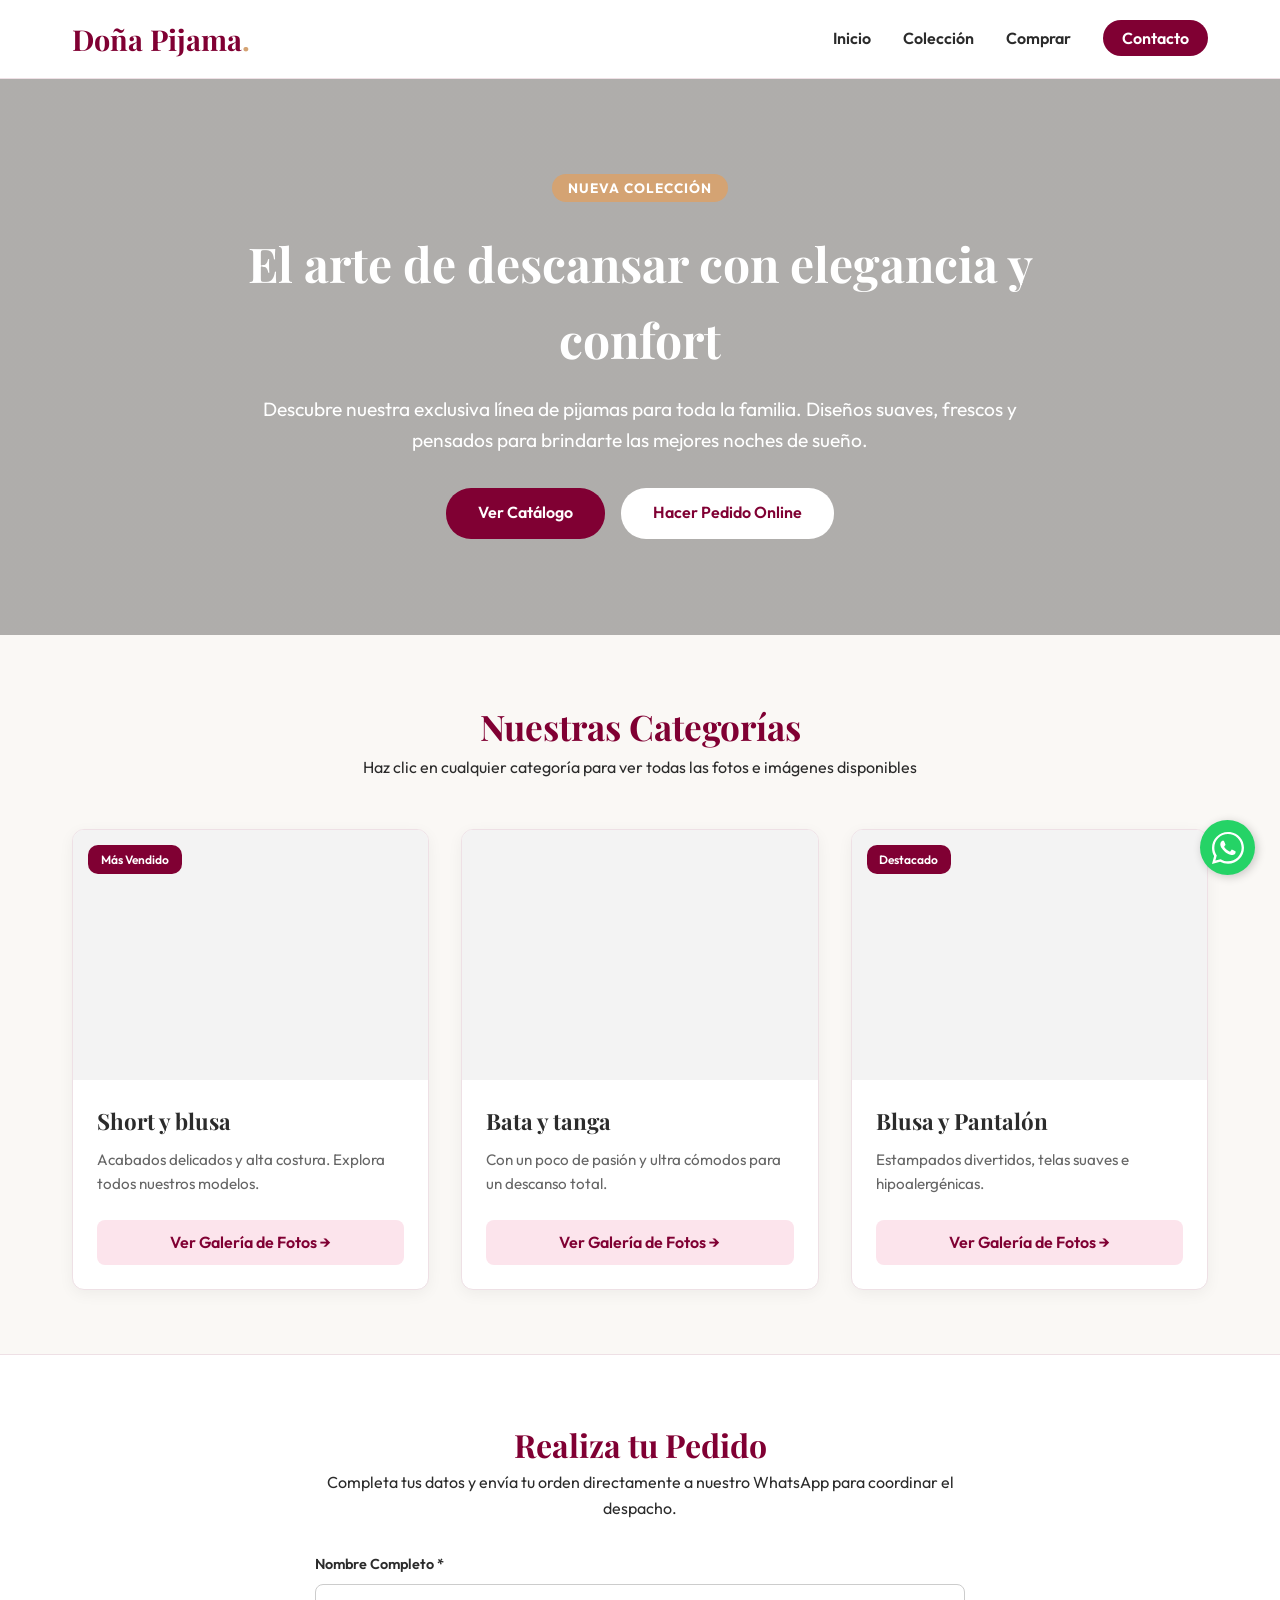
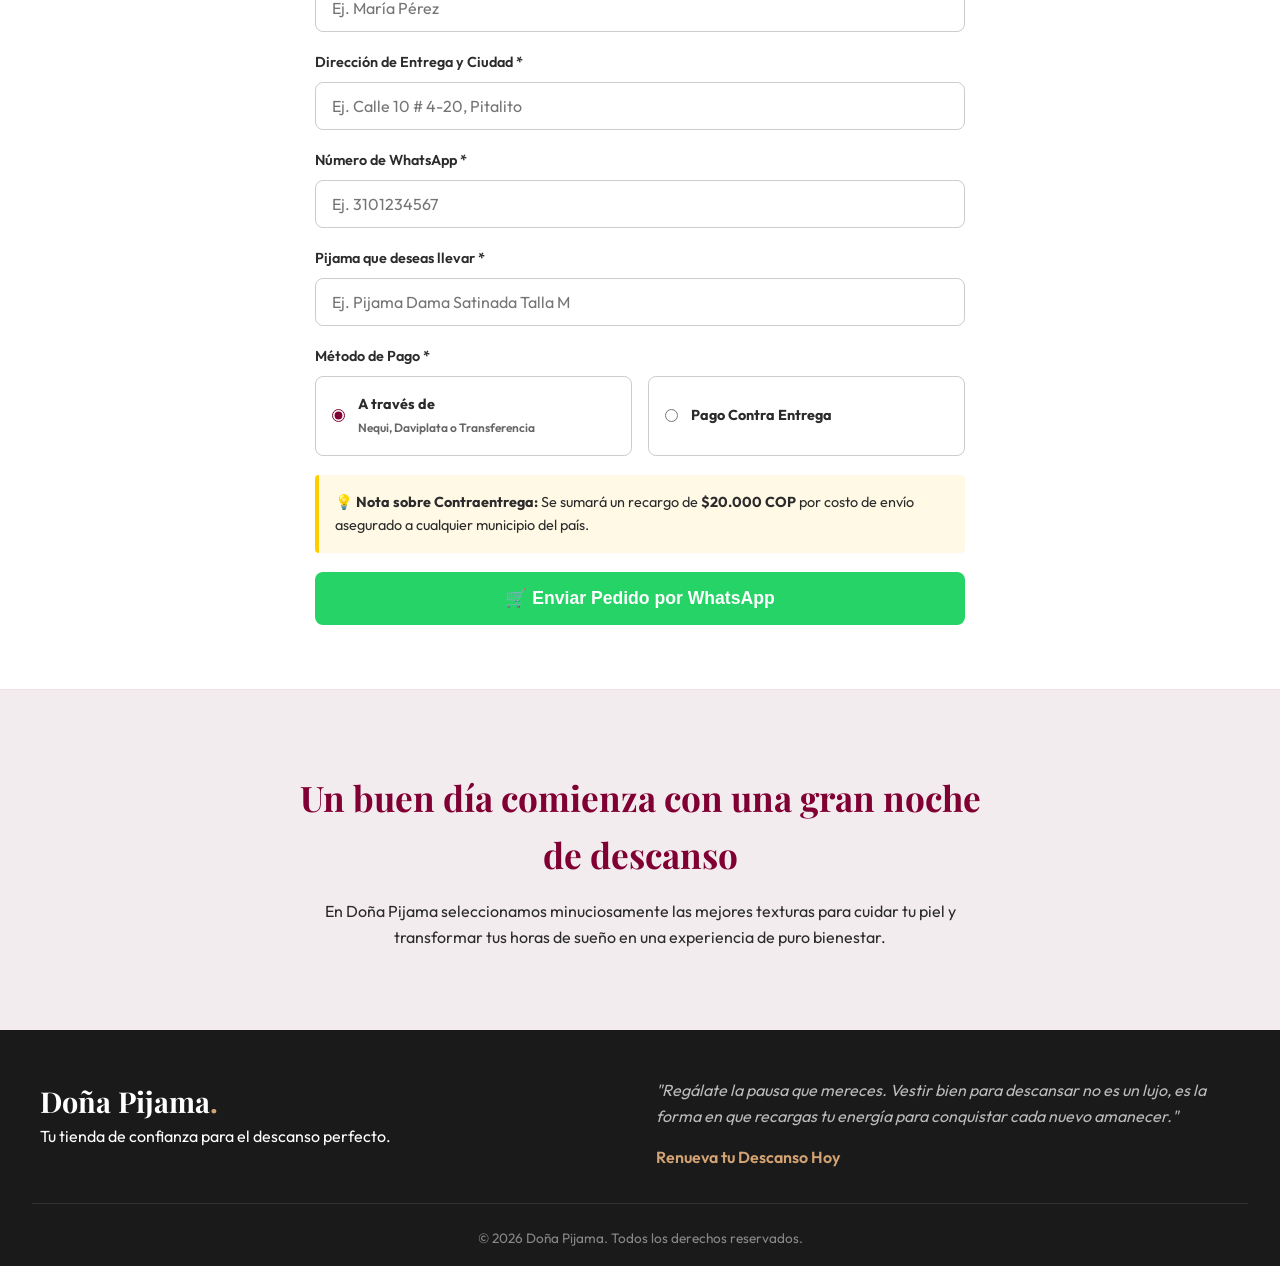
==== index.html @ 094d3e9a "Add files via upload" ====
<!DOCTYPE html>
<html lang="es">
<head>
    <meta charset="UTF-8">
    <meta name="viewport" content="width=device-width, initial-scale=1.0">
    <title>Doña Pijama | Comodidad & Estilo para tus Sueños</title>
    <link rel="stylesheet" href="style.css">
    <link rel="preconnect" href="https://fonts.googleapis.com">
    <link rel="preconnect" href="https://fonts.gstatic.com" crossorigin>
    <link href="https://fonts.googleapis.com/css2?family=Outfit:wght@300;400;600;700&family=Playfair+Display:ital,wght@0,600;1,400&display=swap" rel="stylesheet">
</head>
<body>

    <!-- Encabezado / Navegación -->
    <header class="header">
        <nav class="nav-container">
            <a href="index.html" class="logo">Doña Pijama<span>.</span></a>
            <input type="checkbox" id="menu-toggle" class="menu-toggle">
            <label for="menu-toggle" class="menu-icon">&#9776;</label>
            <ul class="nav-links">
                <li><a href="#inicio">Inicio</a></li>
                <li><a href="#coleccion">Colección</a></li>
                <li><a href="#ordenar">Comprar</a></li>
                <li><a href="#contacto" class="btn-nav">Contacto</a></li>
            </ul>
        </nav>
    </header>

    <!-- Sección Principal / Hero -->
    <section id="inicio" class="hero">
        <div class="hero-content">
            <span class="badge">NUEVA COLECCIÓN</span>
            <h1>El arte de descansar con elegancia y confort</h1>
            <p>Descubre nuestra exclusiva línea de pijamas para toda la familia. Diseños suaves, frescos y pensados para brindarte las mejores noches de sueño.</p>
            <div class="hero-buttons">
                <a href="#coleccion" class="btn btn-primary">Ver Catálogo</a>
                <a href="#ordenar" class="btn btn-secondary">Hacer Pedido Online</a>
            </div>
        </div>
    </section>

    <!-- Sección de Productos / Colección -->
    <section id="coleccion" class="products">
        <div class="section-title">
            <h2>Nuestras Categorías</h2>
            <p>Haz clic en cualquier categoría para ver todas las fotos e imágenes disponibles</p>
        </div>

        <div class="product-grid">
            <!-- Categoría 1: Short y Blusa -->
            <a href="short-blusa.html" target="_blank" class="product-card-link">
                <div class="product-card">
                    <div class="product-tag">Más Vendido</div>
                    <div class="product-img img-dama"></div>
                    <div class="product-info">
                        <h3>Short y blusa</h3>
                        <p>Acabados delicados y alta costura. Explora todos nuestros modelos.</p>
                        <span class="card-btn">Ver Galería de Fotos &rarr;</span>
                    </div>
                </div>
            </a>

            <!-- Categoría 2: Bata y Tanga -->
            <a href="bata-tanga.html" target="_blank" class="product-card-link">
                <div class="product-card">
                    <div class="product-img img-caballero"></div>
                    <div class="product-info">
                        <h3>Bata y tanga</h3>
                        <p>Con un poco de pasión y ultra cómodos para un descanso total.</p>
                        <span class="card-btn">Ver Galería de Fotos &rarr;</span>
                    </div>
                </div>
            </a>

            <!-- Categoría 3: Blusa y Pantalón -->
            <a href="blusa-pantalon.html" target="_blank" class="product-card-link">
                <div class="product-card">
                    <div class="product-tag">Destacado</div>
                    <div class="product-img img-ninos"></div>
                    <div class="product-info">
                        <h3>Blusa y Pantalón</h3>
                        <p>Estampados divertidos, telas suaves e hipoalergénicas.</p>
                        <span class="card-btn">Ver Galería de Fotos &rarr;</span>
                    </div>
                </div>
            </a>
        </div>
    </section>

    <!-- Sección Formulario de Compra Directo a WhatsApp -->
    <section id="ordenar" class="order-section">
        <div class="order-container">
            <div class="order-header">
                <h2>Realiza tu Pedido</h2>
                <p>Completa tus datos y envía tu orden directamente a nuestro WhatsApp para coordinar el despacho.</p>
            </div>

            <form action="https://wa.me/573248255625" method="GET" target="_blank" class="order-form">
                <div class="form-group">
                    <label for="nombre">Nombre Completo *</label>
                    <input type="text" id="nombre" name="text" required placeholder="Ej. María Pérez">
                </div>

                <div class="form-group">
                    <label for="direccion">Dirección de Entrega y Ciudad *</label>
                    <input type="text" id="direccion" placeholder="Ej. Calle 10 # 4-20, Pitalito" required>
                </div>

                <div class="form-group">
                    <label for="whatsapp">Número de WhatsApp *</label>
                    <input type="tel" id="whatsapp" placeholder="Ej. 3101234567" required>
                </div>

                <div class="form-group">
                    <label for="pijama">Pijama que deseas llevar *</label>
                    <input type="text" id="pijama" placeholder="Ej. Pijama Dama Satinada Talla M" required>
                </div>

                <div class="form-group">
                    <label>Método de Pago *</label>
                    <div class="payment-options">
                        <label class="radio-card">
                            <input type="radio" name="pago" value="Pago Online (Nequi / Daviplata / Transferencia)" checked>
                            <span class="radio-label">
                                <strong>A través de</strong>
                                <small>Nequi, Daviplata o Transferencia</small>
                            </span>
                        </label>

                        <label class="radio-card">
                            <input type="radio" name="pago" value="Pago Contraentrega">
                            <span class="radio-label">
                                <strong>Pago Contra Entrega</strong>
                            </span>
                        </label>
                    </div>
                </div>

                <div class="notice-box">
                    <p>💡 <strong>Nota sobre Contraentrega:</strong> Se sumará un recargo de <strong>$20.000 COP</strong> por costo de envío asegurado a cualquier municipio del país.</p>
                </div>

                <button type="submit" class="btn-submit">
                    🛒 Enviar Pedido por WhatsApp
                </button>
            </form>
        </div>
    </section>

    <!-- Sección Inspiracional -->
    <section id="nosotros" class="banner-inspiration">
        <div class="banner-content">
            <h2>Un buen día comienza con una gran noche de descanso</h2>
            <p>En Doña Pijama seleccionamos minuciosamente las mejores texturas para cuidar tu piel y transformar tus horas de sueño en una experiencia de puro bienestar.</p>
        </div>
    </section>

    <!-- Pie de Página -->
    <footer id="contacto" class="footer">
        <div class="footer-container">
            <div class="footer-brand">
                <h3>Doña Pijama<span>.</span></h3>
                <p>Tu tienda de confianza para el descanso perfecto.</p>
            </div>

            <div class="footer-quote">
                <p class="quote-text">"Regálate la pausa que mereces. Vestir bien para descansar no es un lujo, es la forma en que recargas tu energía para conquistar cada nuevo amanecer."</p>
                <a href="#ordenar" class="btn-footer">Renueva tu Descanso Hoy</a>
            </div>
        </div>
        <div class="footer-bottom">
            <p>&copy; 2026 Doña Pijama. Todos los derechos reservados.</p>
        </div>
    </footer>

    <!-- Botón Flotante de WhatsApp -->
    <a href="https://wa.me/573248255625?text=Hola!%20Me%20gustaría%20recibir%20atención%20personalizada%20de%20Doña%20Pijama." class="whatsapp-float" target="_blank" aria-label="Contacto por WhatsApp">
        <svg viewBox="0 0 32 32" class="whatsapp-icon">
            <path d="M16 0c-8.837 0-16 7.163-16 16 0 2.825 0.737 5.607 2.137 8.048l-2.137 7.952 8.138-2.135c2.383 1.305 5.083 1.992 7.862 1.992 8.837 0 16-7.163 16-16s-7.163-16-16-16zM16 29.35c-2.45 0-4.85-0.655-6.95-1.902l-0.498-0.297-5.175 1.357 1.383-5.043-0.327-0.518c-1.37-2.173-2.093-4.702-2.093-7.297 0-7.525 6.125-13.65 13.65-13.65s13.65 6.125 13.65 13.65-6.125 13.65-13.65 13.65zM22.887 18.943c-0.378-0.188-2.232-1.102-2.578-1.228s-0.598-0.188-0.85 0.188c-0.252 0.378-0.977 1.228-1.198 1.48s-0.442 0.283-0.82 0.095c-0.378-0.188-1.597-0.588-3.042-1.877-1.125-1.003-1.885-2.242-2.107-2.62s-0.023-0.582 0.165-0.77c0.17-0.17 0.378-0.442 0.567-0.662s0.252-0.378 0.378-0.63c0.125-0.252 0.063-0.472-0.032-0.662s-0.85-2.048-1.167-2.805c-0.308-0.738-0.622-0.638-0.85-0.65-0.22-0.012-0.472-0.012-0.723-0.012s-0.662 0.095-1.008 0.472c-0.347 0.378-1.322 1.292-1.322 3.152s1.353 3.655 1.542 3.907c0.188 0.252 2.663 4.067 6.452 5.702 0.902 0.39 1.607 0.623 2.155 0.797 0.907 0.288 1.732 0.247 2.385 0.15 0.728-0.108 2.232-0.912 2.547-1.792s0.315-1.632 0.22-1.792c-0.095-0.158-0.347-0.252-0.725-0.442z"></path>
        </svg>
    </a>

</body>
</html>
---- style.css ----
/* --- RESET & VARIABLES --- */
:root {
    --primary-color: #800033;
    --primary-hover: #5d0024;
    --accent-color: #d4a373;
    --bg-light: #faf8f5;
    --card-bg: #ffffff;
    --text-dark: #2b2b2b;
    --text-muted: #666666;
    --border-color: #eee0e5;
    --font-heading: 'Playfair Display', serif;
    --font-body: 'Outfit', sans-serif;
}

* {
    margin: 0;
    padding: 0;
    box-sizing: border-box;
}

html {
    scroll-behavior: smooth;
}

body {
    font-family: var(--font-body);
    background-color: var(--bg-light);
    color: var(--text-dark);
    line-height: 1.6;
}

/* --- ENCABEZADO Y NAVEGACIÓN --- */
.header {
    background-color: #ffffff;
    border-bottom: 1px solid var(--border-color);
    position: sticky;
    top: 0;
    z-index: 1000;
}

.nav-container {
    max-width: 1200px;
    margin: 0 auto;
    padding: 1rem 2rem;
    display: flex;
    justify-content: space-between;
    align-items: center;
}

.logo {
    font-family: var(--font-heading);
    font-size: 1.8rem;
    font-weight: 700;
    color: var(--primary-color);
    text-decoration: none;
}

.logo span {
    color: var(--accent-color);
}

.nav-links {
    display: flex;
    list-style: none;
    align-items: center;
    gap: 2rem;
}

.nav-links a {
    text-decoration: none;
    color: var(--text-dark);
    font-weight: 600;
    transition: color 0.3s;
}

.nav-links a:hover {
    color: var(--primary-color);
}

.btn-nav {
    background-color: var(--primary-color);
    color: #ffffff !important;
    padding: 0.5rem 1.2rem;
    border-radius: 20px;
    transition: background-color 0.3s !important;
}

.btn-nav:hover {
    background-color: var(--primary-hover) !important;
}

.menu-toggle, .menu-icon {
    display: none;
}

/* --- HERO SECTION --- */
.hero {
    background: linear-gradient(rgba(0,0,0,0.3), rgba(0,0,0,0.3)), url('https://via.placeholder.com/1600x600/5d0024/ffffff?text=Dona+Pijama+Banner') center/cover no-repeat;
    color: #ffffff;
    padding: 6rem 2rem;
    text-align: center;
}

.hero-content {
    max-width: 800px;
    margin: 0 auto;
}

.badge {
    background-color: var(--accent-color);
    color: #ffffff;
    padding: 0.3rem 1rem;
    border-radius: 15px;
    font-size: 0.85rem;
    font-weight: 700;
    letter-spacing: 1px;
}

.hero h1 {
    font-family: var(--font-heading);
    font-size: 3rem;
    margin: 1.5rem 0 1rem;
}

.hero p {
    font-size: 1.2rem;
    margin-bottom: 2rem;
}

.hero-buttons {
    display: flex;
    justify-content: center;
    gap: 1rem;
}

.btn {
    display: inline-block;
    padding: 0.8rem 2rem;
    border-radius: 25px;
    text-decoration: none;
    font-weight: 600;
    transition: transform 0.2s, background-color 0.3s;
}

.btn:hover {
    transform: translateY(-2px);
}

.btn-primary {
    background-color: var(--primary-color);
    color: #ffffff;
}

.btn-secondary {
    background-color: #ffffff;
    color: var(--primary-color);
}

/* --- PRODUCTOS / CATEGORÍAS --- */
.products {
    max-width: 1200px;
    margin: 4rem auto;
    padding: 0 2rem;
}

.section-title {
    text-align: center;
    margin-bottom: 3rem;
}

.section-title h2 {
    font-family: var(--font-heading);
    font-size: 2.2rem;
    color: var(--primary-color);
}

.product-grid {
    display: grid;
    grid-template-columns: repeat(auto-fit, minmax(300px, 1fr));
    gap: 2rem;
}

.product-card-link {
    text-decoration: none;
    color: inherit;
    display: block;
}

.product-card {
    background-color: var(--card-bg);
    border-radius: 12px;
    overflow: hidden;
    box-shadow: 0 4px 15px rgba(0,0,0,0.05);
    transition: transform 0.3s, box-shadow 0.3s;
    position: relative;
    border: 1px solid var(--border-color);
    height: 100%;
    display: flex;
    flex-direction: column;
}

.product-card-link:hover .product-card {
    transform: translateY(-5px);
    box-shadow: 0 8px 25px rgba(0,0,0,0.12);
}

.product-tag {
    position: absolute;
    top: 15px;
    left: 15px;
    background-color: var(--primary-color);
    color: #ffffff;
    padding: 0.3rem 0.8rem;
    font-size: 0.75rem;
    font-weight: 600;
    border-radius: 10px;
    z-index: 2;
}

.product-img {
    height: 250px;
    background-color: #f3f3f3;
    background-size: cover;
    background-position: center;
}

.img-dama { background-image: url('https://via.placeholder.com/400x300/f8ecee/800033?text=Short+y+Blusa'); }
.img-caballero { background-image: url('https://via.placeholder.com/400x300/f8ecee/800033?text=Bata+y+Tanga'); }
.img-ninos { background-image: url('https://via.placeholder.com/400x300/f8ecee/800033?text=Blusa+y+Pantalon'); }

.product-info {
    padding: 1.5rem;
    display: flex;
    flex-direction: column;
    flex-grow: 1;
}

.product-info h3 {
    font-family: var(--font-heading);
    font-size: 1.4rem;
    margin-bottom: 0.5rem;
}

.product-info p {
    color: var(--text-muted);
    font-size: 0.95rem;
    margin-bottom: 1.5rem;
    flex-grow: 1;
}

.card-btn {
    display: block;
    text-align: center;
    background-color: #fce4ec;
    color: var(--primary-color);
    padding: 0.6rem;
    border-radius: 8px;
    font-weight: 600;
    transition: background-color 0.3s;
}

.product-card-link:hover .card-btn {
    background-color: var(--primary-color);
    color: #ffffff;
}

/* --- GALERÍA DE CATEGORÍA --- */
.gallery-page {
    max-width: 1200px;
    margin: 3rem auto;
    padding: 0 2rem;
}

.gallery-header {
    text-align: center;
    margin-bottom: 3rem;
}

.gallery-header h1 {
    font-family: var(--font-heading);
    color: var(--primary-color);
    font-size: 2.5rem;
}

.gallery-grid {
    display: grid;
    grid-template-columns: repeat(auto-fill, minmax(250px, 1fr));
    gap: 2rem;
}

.gallery-card {
    background-color: #ffffff;
    border-radius: 10px;
    overflow: hidden;
    border: 1px solid var(--border-color);
    box-shadow: 0 4px 10px rgba(0,0,0,0.03);
}

.gallery-img-wrapper img {
    width: 100%;
    height: 320px;
    object-fit: cover;
    display: block;
}

.gallery-info {
    padding: 1rem;
    text-align: center;
}

.gallery-info h3 {
    font-size: 1.1rem;
    margin-bottom: 0.3rem;
}

.price {
    color: var(--primary-color);
    font-weight: 700;
    font-size: 1.2rem;
    margin-bottom: 1rem;
}

/* --- FORMULARIO DE ORDEN --- */
.order-section {
    background-color: #ffffff;
    padding: 4rem 2rem;
    border-top: 1px solid var(--border-color);
    border-bottom: 1px solid var(--border-color);
}

.order-container {
    max-width: 650px;
    margin: 0 auto;
}

.order-header {
    text-align: center;
    margin-bottom: 2rem;
}

.order-header h2 {
    font-family: var(--font-heading);
    color: var(--primary-color);
    font-size: 2rem;
}

.order-form {
    display: flex;
    flex-direction: column;
    gap: 1.2rem;
}

.form-group {
    display: flex;
    flex-direction: column;
    gap: 0.5rem;
}

.form-group label {
    font-weight: 600;
    font-size: 0.9rem;
}

.form-group input {
    padding: 0.8rem 1rem;
    border: 1px solid #ccc;
    border-radius: 8px;
    font-family: inherit;
    font-size: 1rem;
}

.form-group input:focus {
    outline: none;
    border-color: var(--primary-color);
}

.payment-options {
    display: grid;
    grid-template-columns: 1fr 1fr;
    gap: 1rem;
}

.radio-card {
    border: 1px solid #ccc;
    padding: 1rem;
    border-radius: 8px;
    display: flex;
    align-items: center;
    gap: 0.8rem;
    cursor: pointer;
}

.radio-card input {
    accent-color: var(--primary-color);
}

.radio-label strong {
    display: block;
    font-size: 0.9rem;
}

.radio-label small {
    color: var(--text-muted);
}

.notice-box {
    background-color: #fff9e6;
    border-left: 4px solid #ffcc00;
    padding: 1rem;
    border-radius: 4px;
    font-size: 0.9rem;
}

.btn-submit {
    background-color: #25d366;
    color: #ffffff;
    border: none;
    padding: 1rem;
    border-radius: 8px;
    font-size: 1.1rem;
    font-weight: 700;
    cursor: pointer;
    transition: background-color 0.3s;
    text-align: center;
    text-decoration: none;
    display: block;
    width: 100%;
}

.btn-submit:hover {
    background-color: #1eb956;
}

/* --- SECCIÓN INSPIRACIONAL & FOOTER --- */
.banner-inspiration {
    padding: 5rem 2rem;
    background-color: #f3ecef;
    text-align: center;
}

.banner-content {
    max-width: 700px;
    margin: 0 auto;
}

.banner-content h2 {
    font-family: var(--font-heading);
    color: var(--primary-color);
    font-size: 2.2rem;
    margin-bottom: 1rem;
}

.footer {
    background-color: #1a1a1a;
    color: #ffffff;
    padding: 3rem 2rem 1rem;
}

.footer-container {
    max-width: 1200px;
    margin: 0 auto;
    display: grid;
    grid-template-columns: 1fr 1fr;
    gap: 2rem;
    margin-bottom: 2rem;
}

.footer-brand h3 {
    font-family: var(--font-heading);
    font-size: 1.8rem;
}

.footer-brand span {
    color: var(--accent-color);
}

.quote-text {
    font-style: italic;
    color: #bbb;
    margin-bottom: 1rem;
}

.btn-footer {
    color: var(--accent-color);
    text-decoration: none;
    font-weight: 600;
}

.footer-bottom {
    text-align: center;
    border-top: 1px solid #333;
    padding-top: 1.5rem;
    font-size: 0.85rem;
    color: #888;
}

/* --- BOTÓN FLOTANTE WHATSAPP --- */
.whatsapp-float {
    position: fixed;
    width: 55px;
    height: 55px;
    bottom: 25px;
    right: 25px;
    background-color: #25d366;
    border-radius: 50px;
    display: flex;
    align-items: center;
    justify-content: center;
    box-shadow: 2px 2px 10px rgba(0,0,0,0.2);
    z-index: 1000;
}

.whatsapp-icon {
    width: 32px;
    height: 32px;
    fill: #ffffff;
}

/* --- RESPONSIVE / ADAPTACIÓN MÓVIL --- */
@media (max-width: 768px) {
    .menu-icon {
        display: block;
        font-size: 1.8rem;
        cursor: pointer;
    }

    .nav-links {
        display: none;
        flex-direction: column;
        width: 100%;
        position: absolute;
        top: 100%;
        left: 0;
        background-color: #ffffff;
        padding: 1rem 0;
        box-shadow: 0 4px 10px rgba(0,0,0,0.1);
    }

    .menu-toggle:checked ~ .nav-links {
        display: flex;
    }

    .payment-options {
        grid-template-columns: 1fr;
    }

    .footer-container {
        grid-template-columns: 1fr;
    }
}
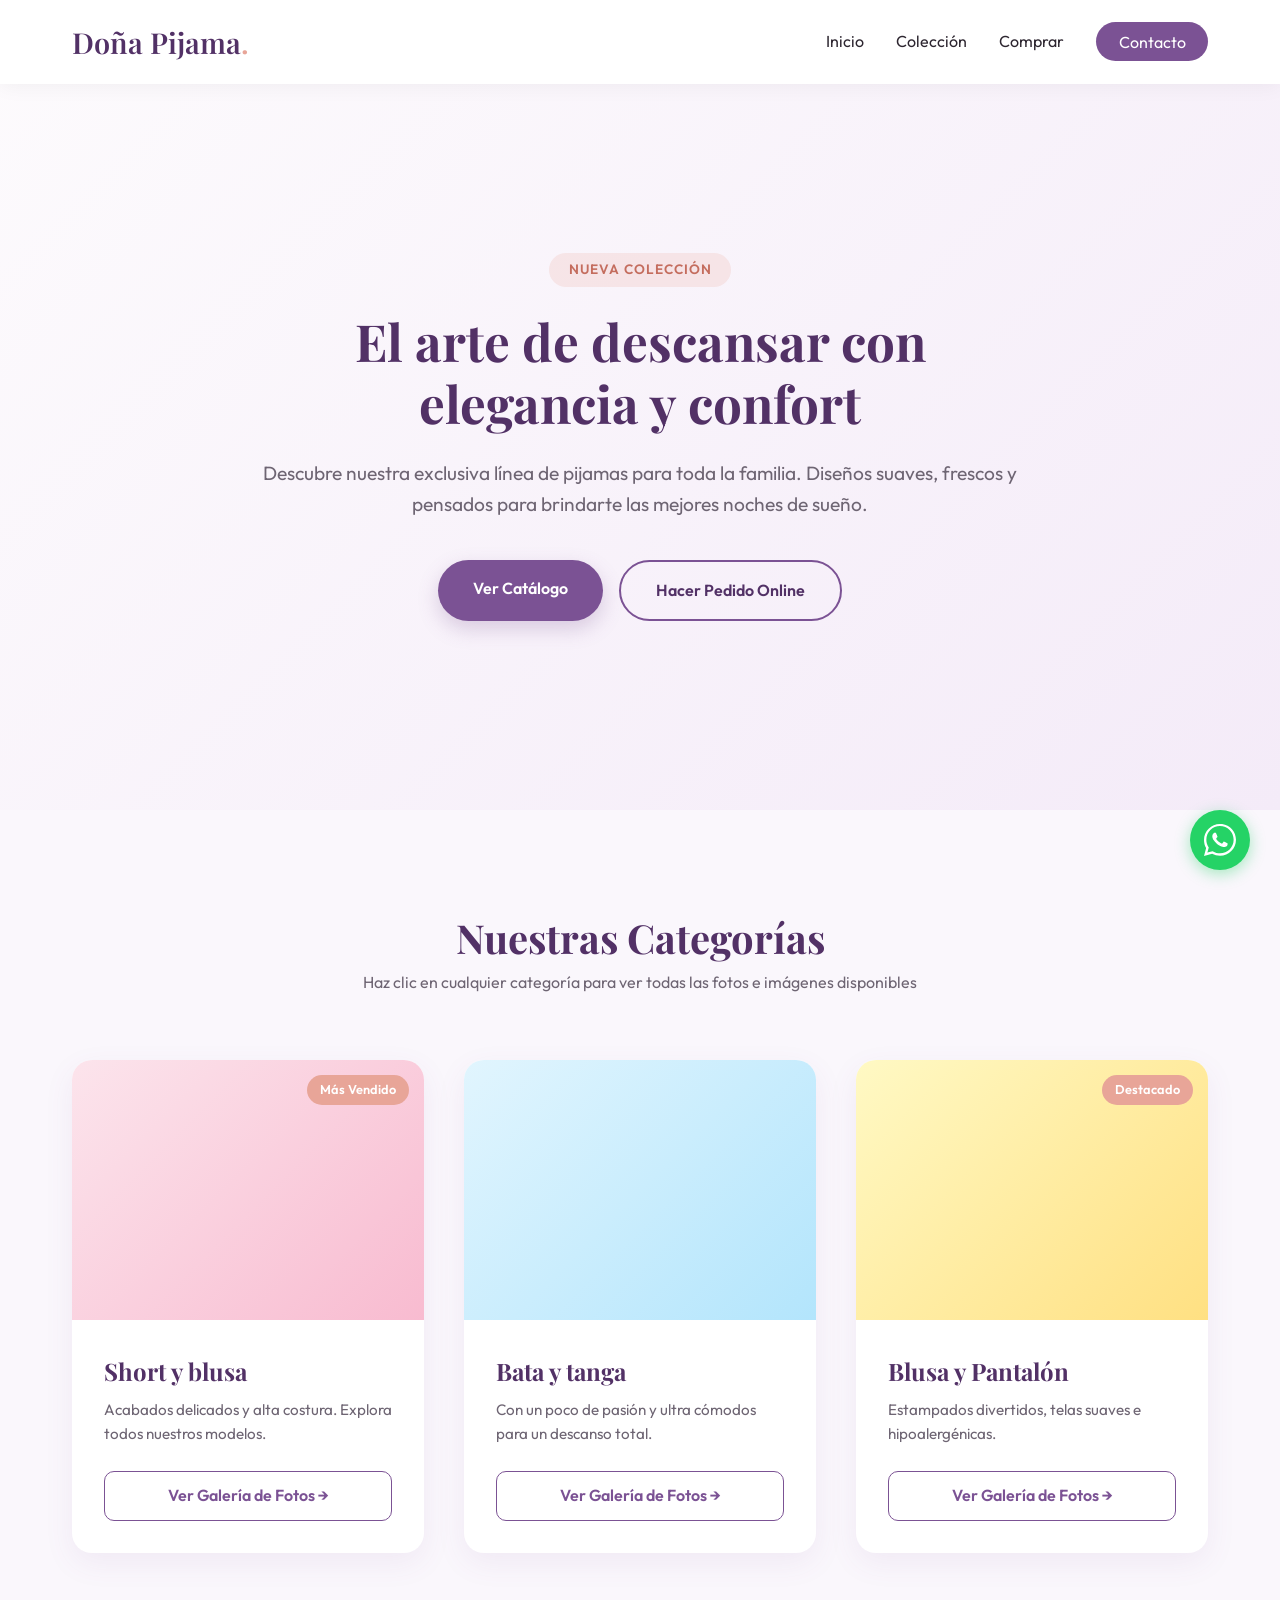
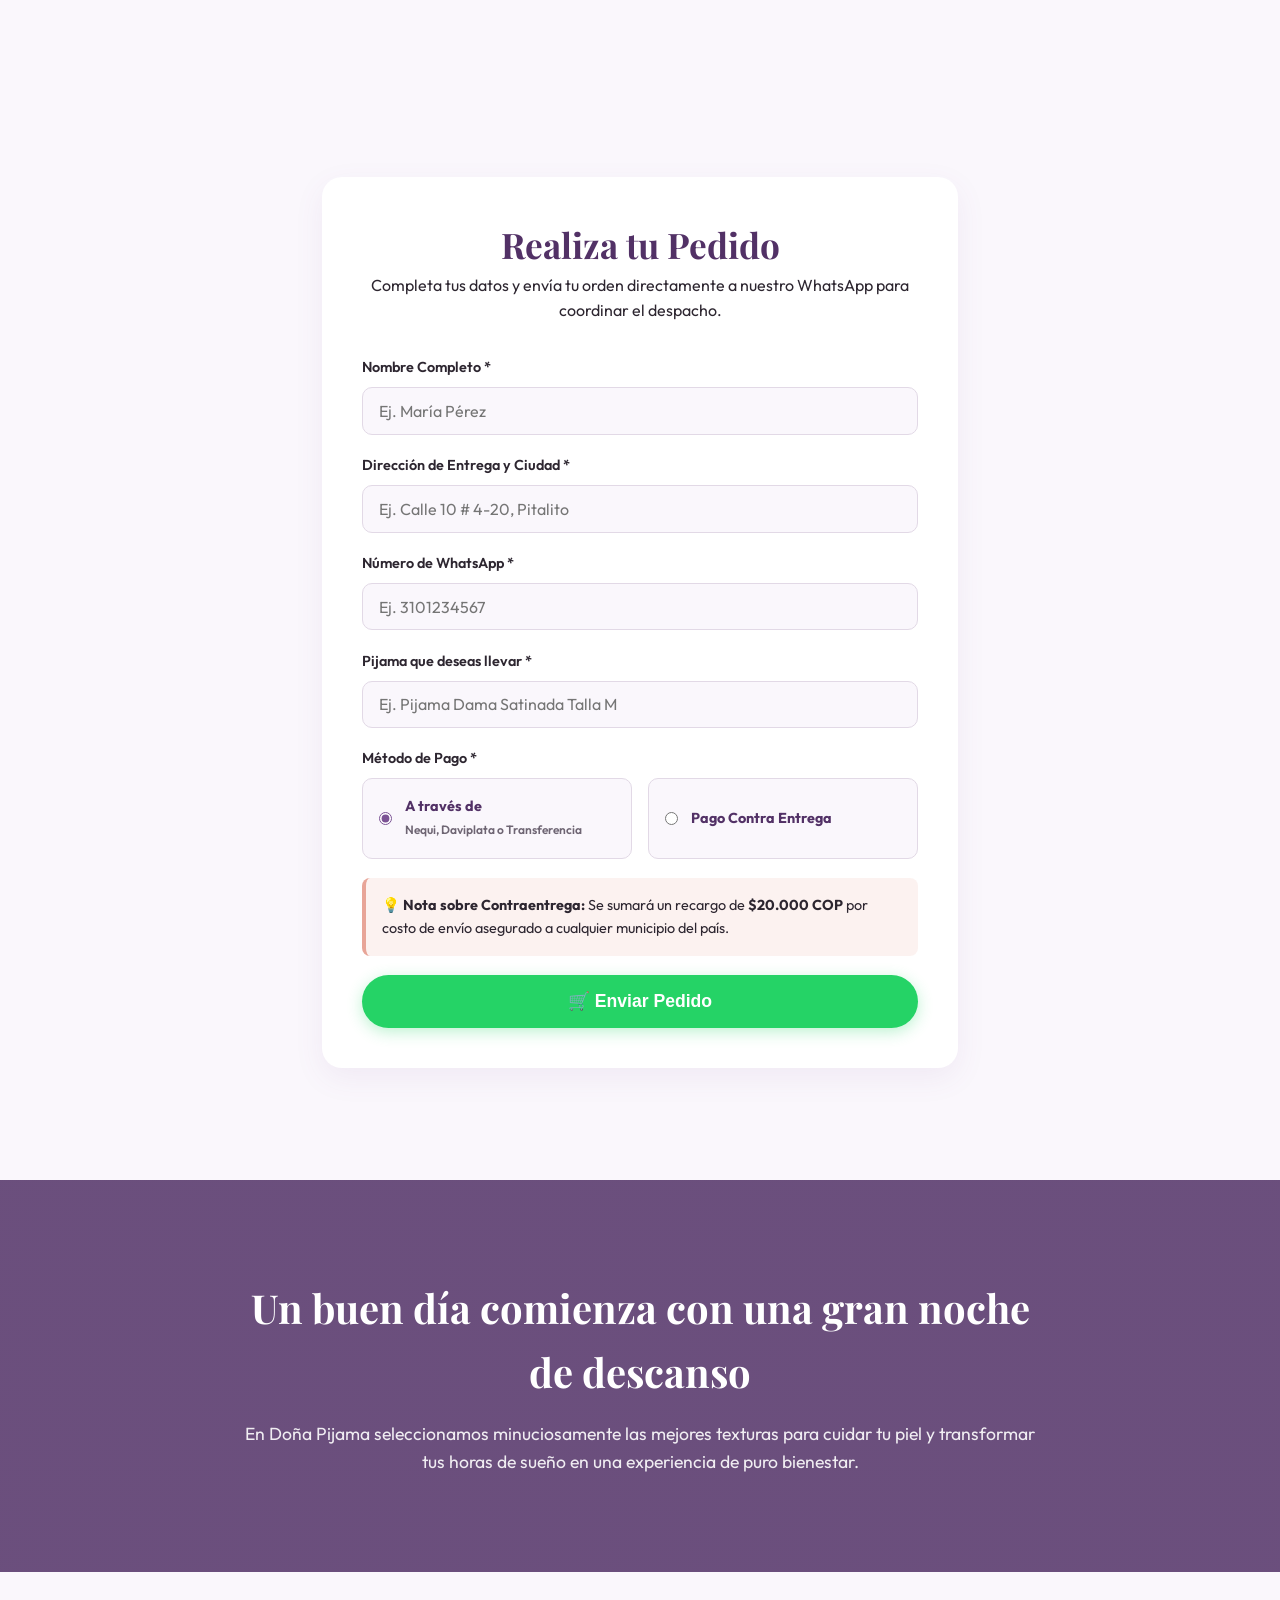
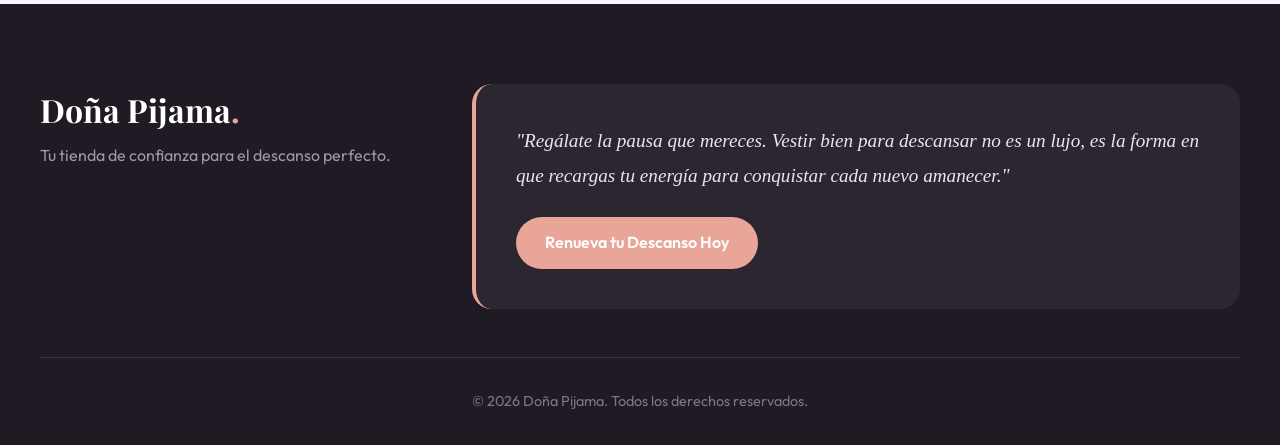
==== commit 405fe953: "Add files via upload" ====
--- a/index.html
+++ b/index.html
@@ -48,7 +48,7 @@
 
         <div class="product-grid">
             <!-- Categoría 1: Short y Blusa -->
-            <a href="short-blusa.html" target="_blank" class="product-card-link">
+            <a href="Short-blusa.html" target="_blank" class="product-card-link">
                 <div class="product-card">
                     <div class="product-tag">Más Vendido</div>
                     <div class="product-img img-dama"></div>
@@ -61,7 +61,7 @@
             </a>
 
             <!-- Categoría 2: Bata y Tanga -->
-            <a href="bata-tanga.html" target="_blank" class="product-card-link">
+            <a href="Bata-tanga.html" target="_blank" class="product-card-link">
                 <div class="product-card">
                     <div class="product-img img-caballero"></div>
                     <div class="product-info">
@@ -141,7 +141,7 @@
                 </div>
 
                 <button type="submit" class="btn-submit">
-                    🛒 Enviar Pedido por WhatsApp
+                    🛒 Enviar Pedido
                 </button>
             </form>
         </div>
--- a/style.css
+++ b/style.css
@@ -1,17 +1,21 @@
-/* --- RESET & VARIABLES --- */
+/* --- Variables de Color y Tipografía --- */
 :root {
-    --primary-color: #800033;
-    --primary-hover: #5d0024;
-    --accent-color: #d4a373;
-    --bg-light: #faf8f5;
-    --card-bg: #ffffff;
-    --text-dark: #2b2b2b;
-    --text-muted: #666666;
-    --border-color: #eee0e5;
+    --primary-color: #7b5294;
+    --primary-light: #9b72b4;
+    --primary-dark: #523166;
+    --accent-color: #e8a598;
+    --bg-light: #faf7fc;
+    --text-dark: #2d2630;
+    --text-muted: #6e6573;
+    --white: #ffffff;
+    --whatsapp-color: #25d366;
     --font-heading: 'Playfair Display', serif;
     --font-body: 'Outfit', sans-serif;
-}
-
+    --shadow: 0 10px 30px rgba(123, 82, 148, 0.08);
+    --transition: all 0.3s cubic-bezier(0.25, 0.8, 0.25, 1);
+}
+
+/* --- Reseteo Base --- */
 * {
     margin: 0;
     padding: 0;
@@ -29,29 +33,32 @@
     line-height: 1.6;
 }
 
-/* --- ENCABEZADO Y NAVEGACIÓN --- */
+/* --- Header y Navegación --- */
 .header {
-    background-color: #ffffff;
-    border-bottom: 1px solid var(--border-color);
-    position: sticky;
+    position: fixed;
     top: 0;
+    left: 0;
+    width: 100%;
+    background: rgba(255, 255, 255, 0.95);
+    backdrop-filter: blur(10px);
+    box-shadow: 0 2px 20px rgba(0, 0, 0, 0.05);
     z-index: 1000;
 }
 
 .nav-container {
     max-width: 1200px;
     margin: 0 auto;
-    padding: 1rem 2rem;
     display: flex;
     justify-content: space-between;
     align-items: center;
+    padding: 1.2rem 2rem;
 }
 
 .logo {
     font-family: var(--font-heading);
     font-size: 1.8rem;
-    font-weight: 700;
-    color: var(--primary-color);
+    font-weight: 600;
+    color: var(--primary-dark);
     text-decoration: none;
 }
 
@@ -69,8 +76,8 @@
 .nav-links a {
     text-decoration: none;
     color: var(--text-dark);
-    font-weight: 600;
-    transition: color 0.3s;
+    font-weight: 400;
+    transition: var(--transition);
 }
 
 .nav-links a:hover {
@@ -79,105 +86,125 @@
 
 .btn-nav {
     background-color: var(--primary-color);
-    color: #ffffff !important;
-    padding: 0.5rem 1.2rem;
-    border-radius: 20px;
-    transition: background-color 0.3s !important;
+    color: var(--white) !important;
+    padding: 0.6rem 1.4rem;
+    border-radius: 50px;
 }
 
 .btn-nav:hover {
-    background-color: var(--primary-hover) !important;
+    background-color: var(--primary-dark);
 }
 
 .menu-toggle, .menu-icon {
     display: none;
 }
 
-/* --- HERO SECTION --- */
+/* --- Hero Section --- */
 .hero {
-    background: linear-gradient(rgba(0,0,0,0.3), rgba(0,0,0,0.3)), url('https://via.placeholder.com/1600x600/5d0024/ffffff?text=Dona+Pijama+Banner') center/cover no-repeat;
-    color: #ffffff;
-    padding: 6rem 2rem;
+    min-height: 90vh;
+    display: flex;
+    align-items: center;
+    justify-content: center;
+    padding: 8rem 2rem 4rem;
+    background: linear-gradient(135deg, #fdfbfd 0%, #f4ebf8 100%);
     text-align: center;
 }
 
 .hero-content {
     max-width: 800px;
-    margin: 0 auto;
 }
 
 .badge {
-    background-color: var(--accent-color);
-    color: #ffffff;
-    padding: 0.3rem 1rem;
-    border-radius: 15px;
+    background-color: rgba(232, 165, 152, 0.2);
+    color: #c46d5e;
+    padding: 0.4rem 1.2rem;
+    border-radius: 50px;
     font-size: 0.85rem;
-    font-weight: 700;
+    font-weight: 600;
     letter-spacing: 1px;
+    display: inline-block;
+    margin-bottom: 1.5rem;
 }
 
 .hero h1 {
     font-family: var(--font-heading);
-    font-size: 3rem;
-    margin: 1.5rem 0 1rem;
+    font-size: 3.2rem;
+    color: var(--primary-dark);
+    margin-bottom: 1.5rem;
+    line-height: 1.2;
 }
 
 .hero p {
     font-size: 1.2rem;
-    margin-bottom: 2rem;
+    color: var(--text-muted);
+    margin-bottom: 2.5rem;
 }
 
 .hero-buttons {
     display: flex;
+    gap: 1rem;
     justify-content: center;
-    gap: 1rem;
+    flex-wrap: wrap;
 }
 
 .btn {
-    display: inline-block;
-    padding: 0.8rem 2rem;
-    border-radius: 25px;
+    padding: 1rem 2.2rem;
+    border-radius: 50px;
     text-decoration: none;
     font-weight: 600;
-    transition: transform 0.2s, background-color 0.3s;
-}
-
-.btn:hover {
-    transform: translateY(-2px);
+    transition: var(--transition);
+    display: inline-block;
 }
 
 .btn-primary {
     background-color: var(--primary-color);
-    color: #ffffff;
+    color: var(--white);
+    box-shadow: 0 8px 20px rgba(123, 82, 148, 0.25);
+}
+
+.btn-primary:hover {
+    background-color: var(--primary-dark);
+    transform: translateY(-3px);
 }
 
 .btn-secondary {
-    background-color: #ffffff;
-    color: var(--primary-color);
-}
-
-/* --- PRODUCTOS / CATEGORÍAS --- */
+    background-color: transparent;
+    color: var(--primary-dark);
+    border: 2px solid var(--primary-color);
+}
+
+.btn-secondary:hover {
+    background-color: var(--primary-color);
+    color: var(--white);
+    transform: translateY(-3px);
+}
+
+/* --- Productos / Colección --- */
 .products {
+    padding: 6rem 2rem;
     max-width: 1200px;
-    margin: 4rem auto;
-    padding: 0 2rem;
+    margin: 0 auto;
 }
 
 .section-title {
     text-align: center;
-    margin-bottom: 3rem;
+    margin-bottom: 4rem;
 }
 
 .section-title h2 {
     font-family: var(--font-heading);
-    font-size: 2.2rem;
-    color: var(--primary-color);
+    font-size: 2.5rem;
+    color: var(--primary-dark);
+}
+
+.section-title p {
+    color: var(--text-muted);
 }
 
 .product-grid {
     display: grid;
     grid-template-columns: repeat(auto-fit, minmax(300px, 1fr));
-    gap: 2rem;
+    gap: 2.5rem;
 }
 
 .product-card-link {
@@ -187,49 +214,56 @@
 }
 
 .product-card {
-    background-color: var(--card-bg);
-    border-radius: 12px;
+    background: var(--white);
+    border-radius: 20px;
     overflow: hidden;
-    box-shadow: 0 4px 15px rgba(0,0,0,0.05);
-    transition: transform 0.3s, box-shadow 0.3s;
+    box-shadow: var(--shadow);
+    transition: var(--transition);
     position: relative;
-    border: 1px solid var(--border-color);
+    display: flex;
+    flex-direction: column;
     height: 100%;
-    display: flex;
-    flex-direction: column;
-}
-
-.product-card-link:hover .product-card {
-    transform: translateY(-5px);
-    box-shadow: 0 8px 25px rgba(0,0,0,0.12);
+}
+
+.product-card-link:hover .product-card,
+.product-card:hover {
+    transform: translateY(-10px);
+    box-shadow: 0 15px 35px rgba(123, 82, 148, 0.15);
 }
 
 .product-tag {
     position: absolute;
     top: 15px;
-    left: 15px;
-    background-color: var(--primary-color);
-    color: #ffffff;
+    right: 15px;
+    background: var(--accent-color);
+    color: var(--white);
     padding: 0.3rem 0.8rem;
-    font-size: 0.75rem;
+    border-radius: 20px;
+    font-size: 0.8rem;
     font-weight: 600;
-    border-radius: 10px;
     z-index: 2;
 }
 
 .product-img {
-    height: 250px;
-    background-color: #f3f3f3;
+    height: 260px;
     background-size: cover;
     background-position: center;
 }
 
-.img-dama { background-image: url('https://via.placeholder.com/400x300/f8ecee/800033?text=Short+y+Blusa'); }
-.img-caballero { background-image: url('https://via.placeholder.com/400x300/f8ecee/800033?text=Bata+y+Tanga'); }
-.img-ninos { background-image: url('https://via.placeholder.com/400x300/f8ecee/800033?text=Blusa+y+Pantalon'); }
+.img-dama {
+    background: linear-gradient(135deg, #fce4ec, #f8bbd0);
+}
+
+.img-caballero {
+    background: linear-gradient(135deg, #e1f5fe, #b3e5fc);
+}
+
+.img-ninos {
+    background: linear-gradient(135deg, #fff9c4, #ffe082);
+}
 
 .product-info {
-    padding: 1.5rem;
+    padding: 2rem;
     display: flex;
     flex-direction: column;
     flex-grow: 1;
@@ -237,37 +271,40 @@
 
 .product-info h3 {
     font-family: var(--font-heading);
-    font-size: 1.4rem;
+    font-size: 1.5rem;
     margin-bottom: 0.5rem;
+    color: var(--primary-dark);
 }
 
 .product-info p {
     color: var(--text-muted);
+    margin-bottom: 1.5rem;
     font-size: 0.95rem;
-    margin-bottom: 1.5rem;
     flex-grow: 1;
 }
 
 .card-btn {
+    text-decoration: none;
+    color: var(--primary-color);
+    font-weight: 600;
+    border: 1px solid var(--primary-color);
+    text-align: center;
+    padding: 0.7rem;
+    border-radius: 10px;
+    transition: var(--transition);
     display: block;
-    text-align: center;
-    background-color: #fce4ec;
-    color: var(--primary-color);
-    padding: 0.6rem;
-    border-radius: 8px;
-    font-weight: 600;
-    transition: background-color 0.3s;
-}
-
-.product-card-link:hover .card-btn {
+}
+
+.product-card-link:hover .card-btn,
+.card-btn:hover {
     background-color: var(--primary-color);
-    color: #ffffff;
-}
-
-/* --- GALERÍA DE CATEGORÍA --- */
+    color: var(--white);
+}
+
+/* --- Páginas de Galería / Categorías --- */
 .gallery-page {
     max-width: 1200px;
-    margin: 3rem auto;
+    margin: 8rem auto 4rem;
     padding: 0 2rem;
 }
 
@@ -278,22 +315,27 @@
 
 .gallery-header h1 {
     font-family: var(--font-heading);
-    color: var(--primary-color);
-    font-size: 2.5rem;
+    color: var(--primary-dark);
+    font-size: 2.8rem;
 }
 
 .gallery-grid {
     display: grid;
-    grid-template-columns: repeat(auto-fill, minmax(250px, 1fr));
+    grid-template-columns: repeat(auto-fill, minmax(260px, 1fr));
     gap: 2rem;
 }
 
 .gallery-card {
-    background-color: #ffffff;
-    border-radius: 10px;
+    background-color: var(--white);
+    border-radius: 16px;
     overflow: hidden;
-    border: 1px solid var(--border-color);
-    box-shadow: 0 4px 10px rgba(0,0,0,0.03);
+    box-shadow: var(--shadow);
+    transition: var(--transition);
+}
+
+.gallery-card:hover {
+    transform: translateY(-5px);
+    box-shadow: 0 12px 30px rgba(123, 82, 148, 0.12);
 }
 
 .gallery-img-wrapper img {
@@ -304,13 +346,14 @@
 }
 
 .gallery-info {
-    padding: 1rem;
+    padding: 1.2rem;
     text-align: center;
 }
 
 .gallery-info h3 {
     font-size: 1.1rem;
-    margin-bottom: 0.3rem;
+    color: var(--primary-dark);
+    margin-bottom: 0.4rem;
 }
 
 .price {
@@ -320,17 +363,18 @@
     margin-bottom: 1rem;
 }
 
-/* --- FORMULARIO DE ORDEN --- */
+/* --- Formulario de Orden / Compra --- */
 .order-section {
-    background-color: #ffffff;
-    padding: 4rem 2rem;
-    border-top: 1px solid var(--border-color);
-    border-bottom: 1px solid var(--border-color);
+    padding: 8rem 2rem 5rem;
+    max-width: 700px;
+    margin: 0 auto;
 }
 
 .order-container {
-    max-width: 650px;
-    margin: 0 auto;
+    background: var(--white);
+    padding: 2.5rem;
+    border-radius: 20px;
+    box-shadow: var(--shadow);
 }
 
 .order-header {
@@ -340,8 +384,8 @@
 
 .order-header h2 {
     font-family: var(--font-heading);
-    color: var(--primary-color);
-    font-size: 2rem;
+    color: var(--primary-dark);
+    font-size: 2.2rem;
 }
 
 .order-form {
@@ -359,19 +403,27 @@
 .form-group label {
     font-weight: 600;
     font-size: 0.9rem;
-}
-
-.form-group input {
+    color: var(--text-dark);
+}
+
+.form-group input, 
+.form-group select, 
+.form-group textarea {
     padding: 0.8rem 1rem;
-    border: 1px solid #ccc;
-    border-radius: 8px;
+    border: 1px solid #e2d9e6;
+    border-radius: 10px;
     font-family: inherit;
     font-size: 1rem;
-}
-
-.form-group input:focus {
+    background-color: var(--bg-light);
+    transition: var(--transition);
+}
+
+.form-group input:focus, 
+.form-group select:focus, 
+.form-group textarea:focus {
     outline: none;
     border-color: var(--primary-color);
+    background-color: var(--white);
 }
 
 .payment-options {
@@ -381,13 +433,19 @@
 }
 
 .radio-card {
-    border: 1px solid #ccc;
+    border: 1px solid #e2d9e6;
     padding: 1rem;
-    border-radius: 8px;
+    border-radius: 10px;
     display: flex;
     align-items: center;
     gap: 0.8rem;
     cursor: pointer;
+    background: var(--bg-light);
+    transition: var(--transition);
+}
+
+.radio-card:hover {
+    border-color: var(--primary-color);
 }
 
 .radio-card input {
@@ -397,6 +455,7 @@
 .radio-label strong {
     display: block;
     font-size: 0.9rem;
+    color: var(--primary-dark);
 }
 
 .radio-label small {
@@ -404,146 +463,193 @@
 }
 
 .notice-box {
-    background-color: #fff9e6;
-    border-left: 4px solid #ffcc00;
+    background-color: rgba(232, 165, 152, 0.15);
+    border-left: 4px solid var(--accent-color);
     padding: 1rem;
-    border-radius: 4px;
+    border-radius: 8px;
     font-size: 0.9rem;
+    color: var(--text-dark);
 }
 
 .btn-submit {
-    background-color: #25d366;
-    color: #ffffff;
+    background-color: var(--whatsapp-color);
+    color: var(--white);
     border: none;
     padding: 1rem;
-    border-radius: 8px;
+    border-radius: 50px;
     font-size: 1.1rem;
     font-weight: 700;
     cursor: pointer;
-    transition: background-color 0.3s;
+    transition: var(--transition);
     text-align: center;
     text-decoration: none;
     display: block;
     width: 100%;
+    box-shadow: 0 4px 15px rgba(37, 211, 102, 0.3);
 }
 
 .btn-submit:hover {
     background-color: #1eb956;
-}
-
-/* --- SECCIÓN INSPIRACIONAL & FOOTER --- */
+    transform: translateY(-2px);
+}
+
+/* --- Banner Inspiracional --- */
 .banner-inspiration {
-    padding: 5rem 2rem;
-    background-color: #f3ecef;
-    text-align: center;
+    background: linear-gradient(rgba(82, 49, 102, 0.85), rgba(82, 49, 102, 0.85)), url('https://images.unsplash.com/photo-1540555700478-4be289fbecef?auto=format&fit=crop&w=1200&q=80') center/cover;
+    color: var(--white);
+    text-align: center;
+    padding: 6rem 2rem;
+    margin: 2rem 0;
 }
 
 .banner-content {
-    max-width: 700px;
+    max-width: 800px;
     margin: 0 auto;
 }
 
 .banner-content h2 {
     font-family: var(--font-heading);
-    color: var(--primary-color);
-    font-size: 2.2rem;
+    font-size: 2.5rem;
     margin-bottom: 1rem;
 }
 
+.banner-content p {
+    font-size: 1.1rem;
+    opacity: 0.9;
+}
+
+/* --- Pie de Página --- */
 .footer {
-    background-color: #1a1a1a;
-    color: #ffffff;
-    padding: 3rem 2rem 1rem;
+    background-color: #201a24;
+    color: var(--white);
+    padding: 5rem 2rem 2rem;
 }
 
 .footer-container {
     max-width: 1200px;
     margin: 0 auto;
     display: grid;
-    grid-template-columns: 1fr 1fr;
-    gap: 2rem;
-    margin-bottom: 2rem;
+    grid-template-columns: 1fr 2fr;
+    gap: 3rem;
+    margin-bottom: 3rem;
 }
 
 .footer-brand h3 {
     font-family: var(--font-heading);
-    font-size: 1.8rem;
+    font-size: 2rem;
+    margin-bottom: 0.5rem;
 }
 
 .footer-brand span {
     color: var(--accent-color);
 }
 
+.footer-brand p {
+    color: #a097a6;
+}
+
+.footer-quote {
+    background: rgba(255, 255, 255, 0.05);
+    padding: 2.5rem;
+    border-radius: 20px;
+    border-left: 4px solid var(--accent-color);
+}
+
 .quote-text {
+    font-family: var(--font-heading);
+    font-size: 1.2rem;
     font-style: italic;
-    color: #bbb;
-    margin-bottom: 1rem;
+    margin-bottom: 1.5rem;
+    line-height: 1.8;
+    color: #eae6ee;
 }
 
 .btn-footer {
-    color: var(--accent-color);
+    display: inline-block;
+    background-color: var(--accent-color);
+    color: var(--white);
+    padding: 0.8rem 1.8rem;
+    border-radius: 50px;
     text-decoration: none;
     font-weight: 600;
+    transition: var(--transition);
+}
+
+.btn-footer:hover {
+    background-color: #d68f82;
+    transform: translateY(-2px);
 }
 
 .footer-bottom {
-    text-align: center;
-    border-top: 1px solid #333;
-    padding-top: 1.5rem;
-    font-size: 0.85rem;
-    color: #888;
-}
-
-/* --- BOTÓN FLOTANTE WHATSAPP --- */
+    max-width: 1200px;
+    margin: 0 auto;
+    text-align: center;
+    padding-top: 2rem;
+    border-top: 1px solid rgba(255, 255, 255, 0.1);
+    color: #7e7585;
+    font-size: 0.9rem;
+}
+
+/* --- Botón Flotante de WhatsApp --- */
 .whatsapp-float {
     position: fixed;
-    width: 55px;
-    height: 55px;
-    bottom: 25px;
-    right: 25px;
-    background-color: #25d366;
+    width: 60px;
+    height: 60px;
+    bottom: 30px;
+    right: 30px;
+    background-color: var(--whatsapp-color);
+    color: var(--white);
     border-radius: 50px;
     display: flex;
     align-items: center;
     justify-content: center;
-    box-shadow: 2px 2px 10px rgba(0,0,0,0.2);
+    box-shadow: 0 4px 15px rgba(37, 211, 102, 0.4);
     z-index: 1000;
+    transition: var(--transition);
+}
+
+.whatsapp-float:hover {
+    transform: scale(1.1);
+    box-shadow: 0 6px 20px rgba(37, 211, 102, 0.6);
 }
 
 .whatsapp-icon {
     width: 32px;
     height: 32px;
-    fill: #ffffff;
-}
-
-/* --- RESPONSIVE / ADAPTACIÓN MÓVIL --- */
+    fill: var(--white);
+}
+
+/* --- Responsive Design (Móviles) --- */
 @media (max-width: 768px) {
     .menu-icon {
         display: block;
         font-size: 1.8rem;
+        color: var(--primary-dark);
         cursor: pointer;
     }
 
     .nav-links {
-        display: none;
-        flex-direction: column;
-        width: 100%;
         position: absolute;
         top: 100%;
         left: 0;
-        background-color: #ffffff;
-        padding: 1rem 0;
-        box-shadow: 0 4px 10px rgba(0,0,0,0.1);
+        width: 100%;
+        background-color: var(--white);
+        flex-direction: column;
+        padding: 2rem;
+        gap: 1.5rem;
+        box-shadow: 0 10px 20px rgba(0, 0, 0, 0.05);
+        display: none;
     }
 
     .menu-toggle:checked ~ .nav-links {
         display: flex;
     }
 
-    .payment-options {
-        grid-template-columns: 1fr;
+    .hero h1 {
+        font-size: 2.2rem;
     }
 
+    .payment-options,
     .footer-container {
         grid-template-columns: 1fr;
     }
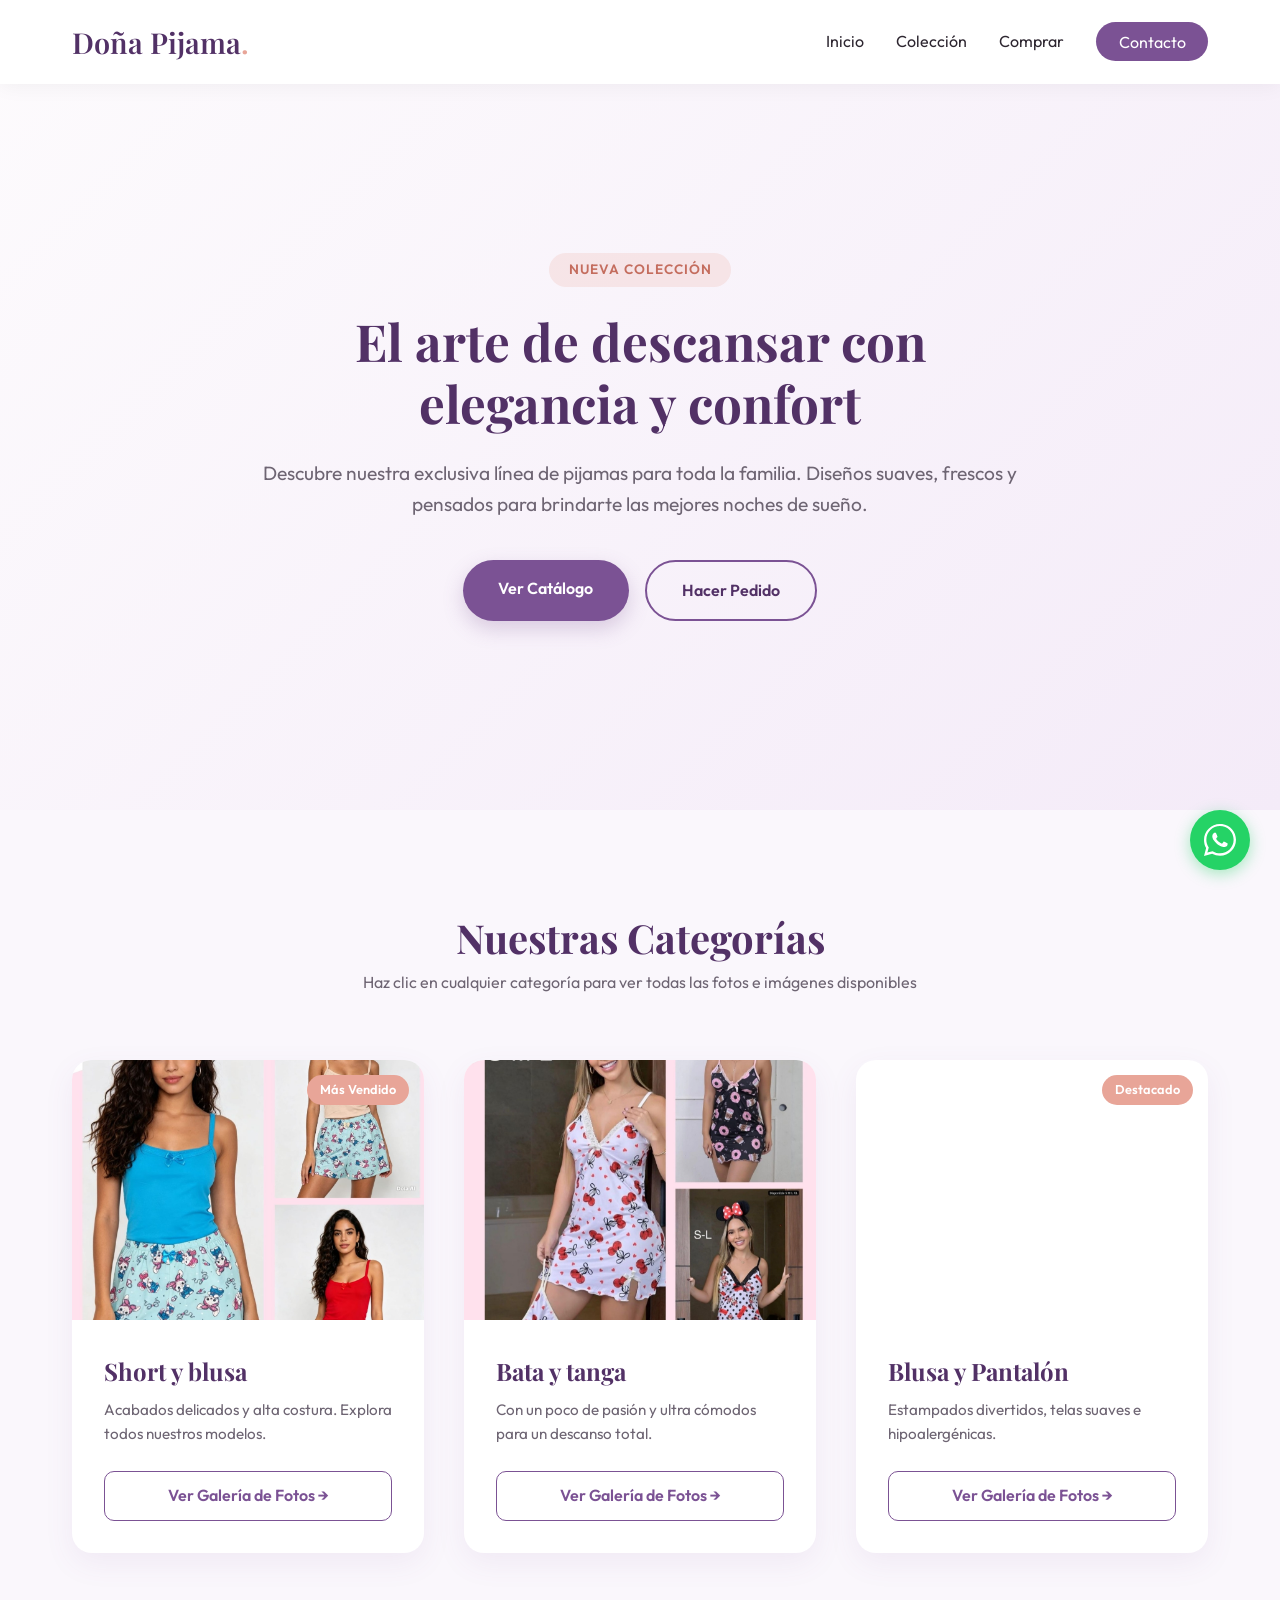
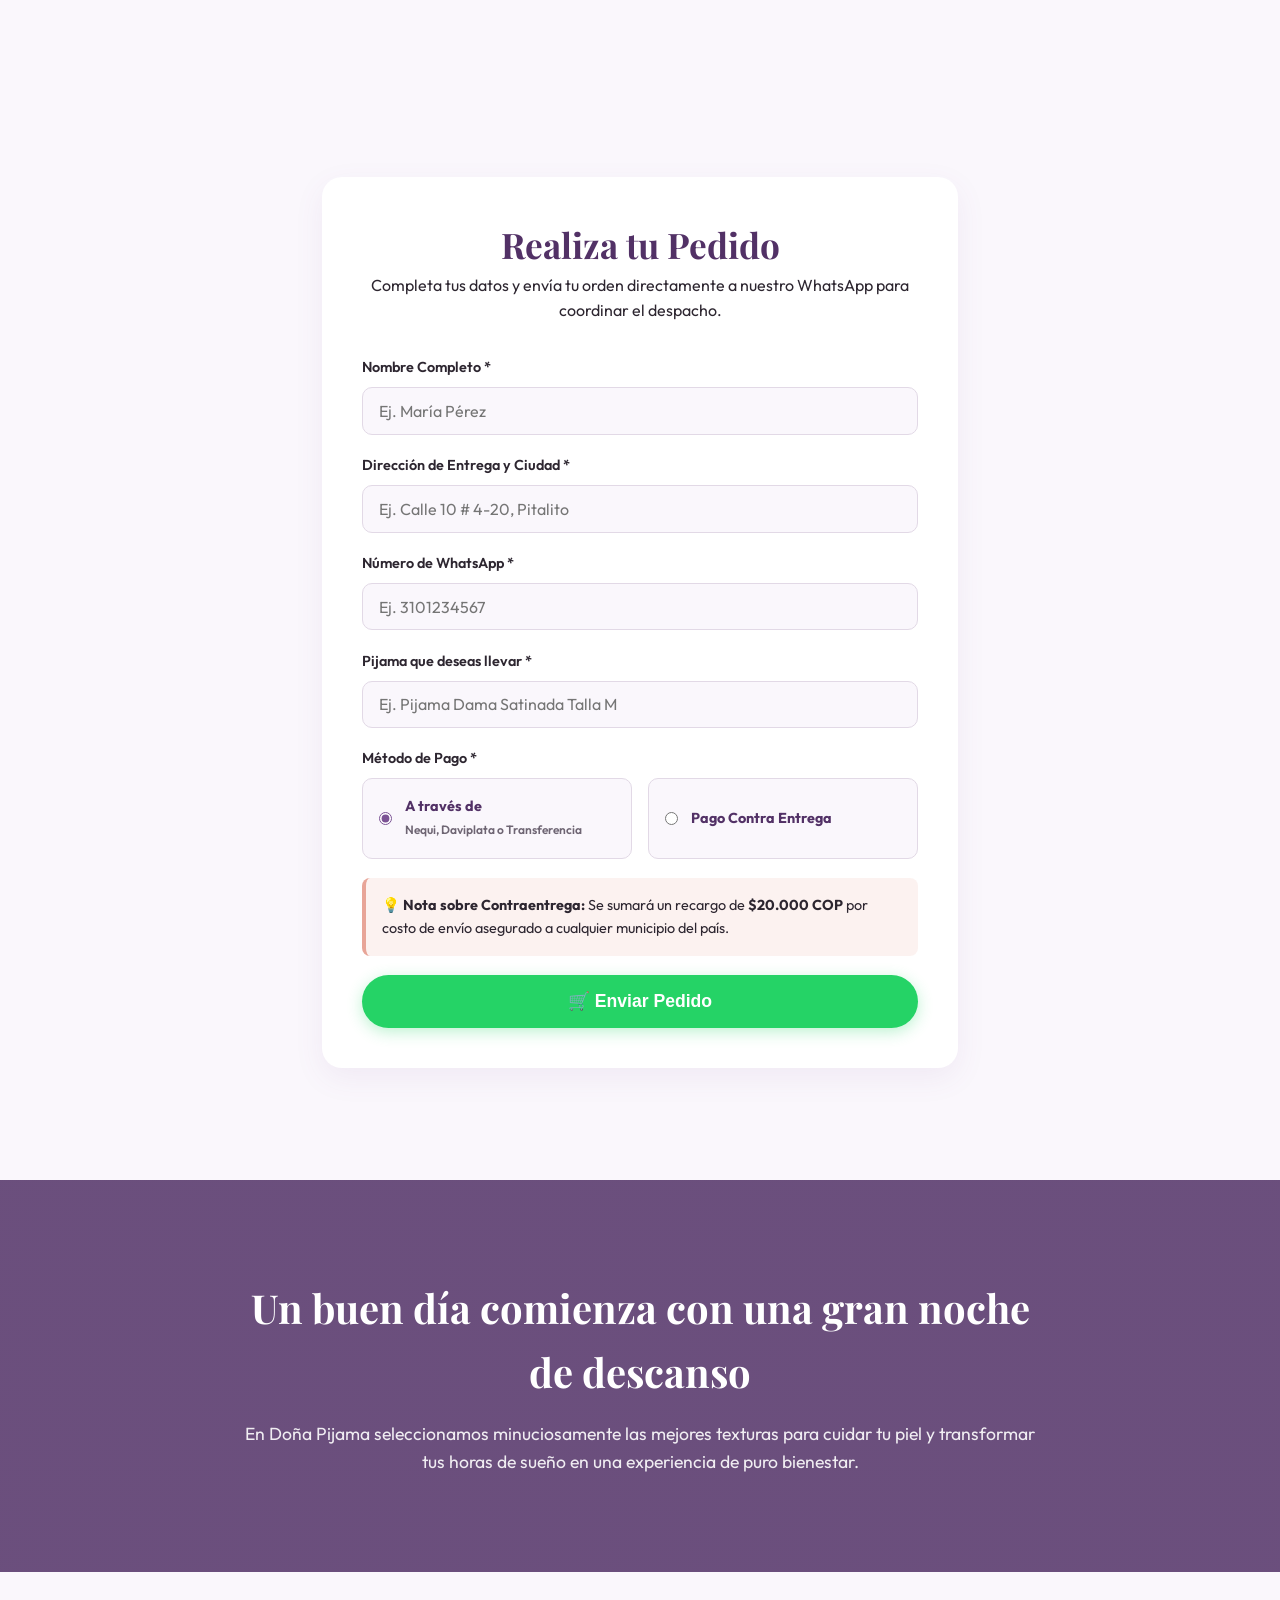
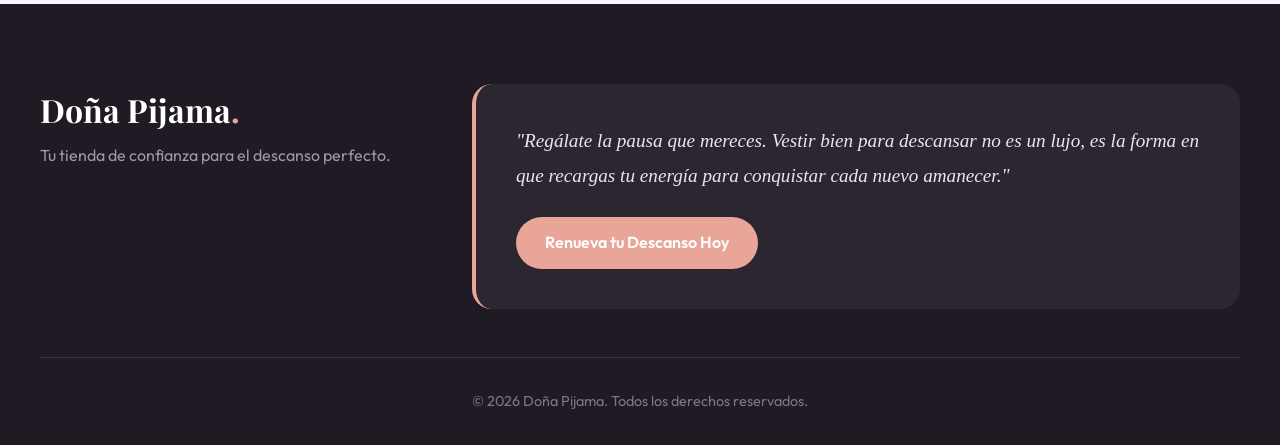
==== commit 93259859: "Add files via upload" ====
--- a/index.html
+++ b/index.html
@@ -34,7 +34,7 @@
             <p>Descubre nuestra exclusiva línea de pijamas para toda la familia. Diseños suaves, frescos y pensados para brindarte las mejores noches de sueño.</p>
             <div class="hero-buttons">
                 <a href="#coleccion" class="btn btn-primary">Ver Catálogo</a>
-                <a href="#ordenar" class="btn btn-secondary">Hacer Pedido Online</a>
+                <a href="#ordenar" class="btn btn-secondary">Hacer Pedido</a>
             </div>
         </div>
     </section>
--- a/style.css
+++ b/style.css
@@ -251,15 +251,15 @@
 }
 
 .img-dama {
-    background: linear-gradient(135deg, #fce4ec, #f8bbd0);
+    background-image: url('Blusa-short-1.jpeg');
 }
 
 .img-caballero {
-    background: linear-gradient(135deg, #e1f5fe, #b3e5fc);
+    background-image: url('Bata\ y\ tanga.jpeg');
 }
 
 .img-ninos {
-    background: linear-gradient(135deg, #fff9c4, #ffe082);
+    background-image: url('Blusa-pantalon-2.jfif');
 }
 
 .product-info {
